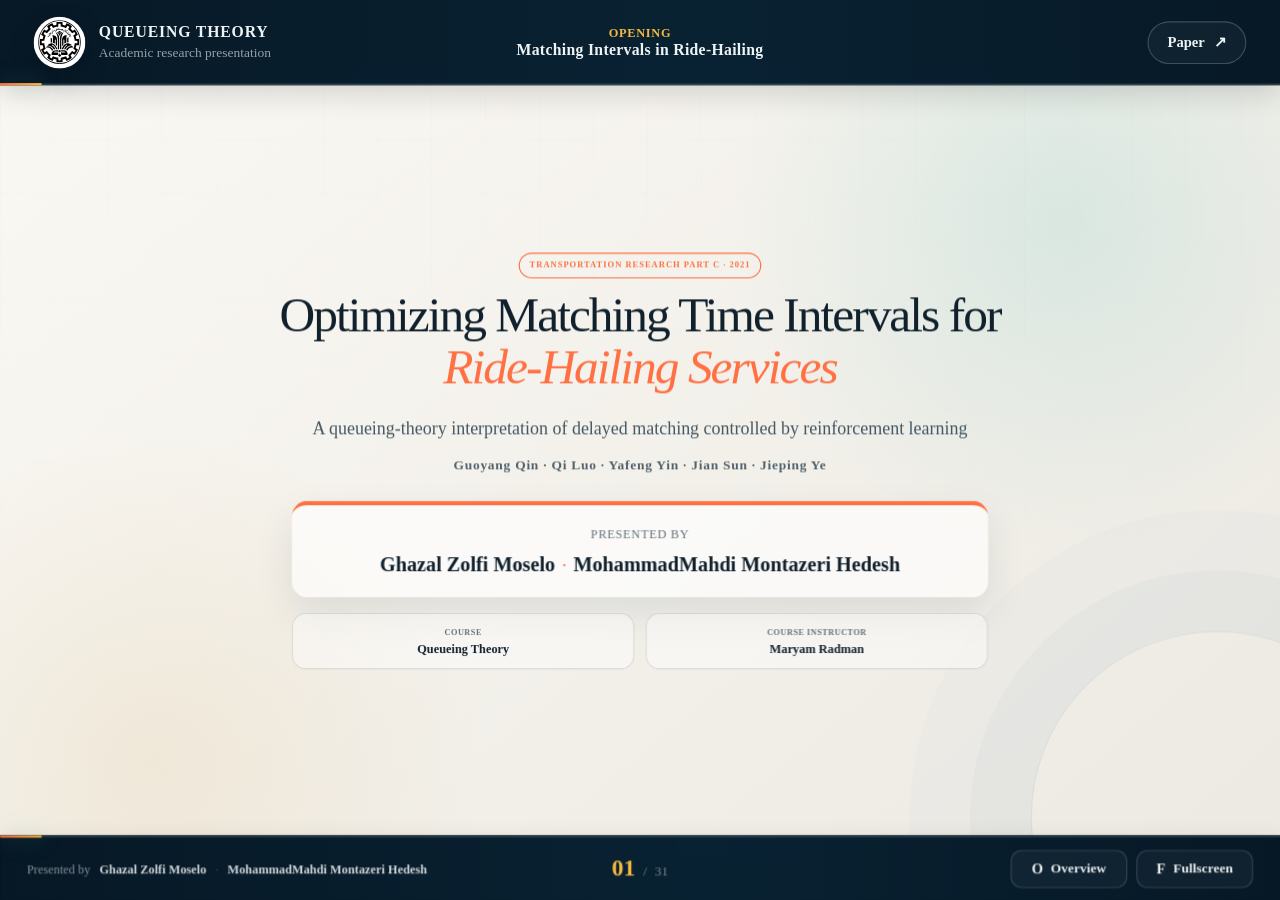
==== index.html @ 7c6fb38f "V1" ====
<!DOCTYPE html>
<html lang="en">
<head>
  <meta charset="utf-8" />
  <meta name="viewport" content="width=device-width, initial-scale=1, viewport-fit=cover" />
  <meta name="theme-color" content="#061522" />
  <meta name="description" content="Queueing Theory presentation based on Optimizing Matching Time Intervals for Ride-Hailing Services Using Reinforcement Learning." />
  <title>Ride-Hailing Matching Intervals | Queueing Theory</title>
  <link rel="icon" href="favicon.svg" type="image/svg+xml" />
  <style>
    :root {
      --presentation-zoom: 1.5;
      --inverse-presentation-zoom: 66.6666666667%;
    }
    @media (max-width: 760px) {
      :root {
        --presentation-zoom: 1;
        --inverse-presentation-zoom: 100%;
      }
    }
    *, *::before, *::after { box-sizing: border-box; }
    html, body {
      width: 100%;
      height: 100%;
      margin: 0;
      overflow: hidden;
      background: #061522;
    }
    .browser-zoom-stage {
      position: fixed;
      inset: 0;
      width: var(--inverse-presentation-zoom);
      height: var(--inverse-presentation-zoom);
      border: 0;
      display: block;
      background: #061522;
      transform: scale(var(--presentation-zoom));
      transform-origin: top left;
    }
    .browser-zoom-stage:fullscreen {
      width: 100% !important;
      height: 100% !important;
      transform: none !important;
    }
  </style>
  <script>
    (() => {
      "use strict";
      const REFERENCE_SCREEN_WIDTH = 1710;
      const REFERENCE_SCREEN_HEIGHT = 1107;
      const REFERENCE_ZOOM = 1.5;
      const MIN_DESKTOP_ZOOM = 1.0;
      const MAX_DESKTOP_ZOOM = 1.65;
      const mobileQuery = window.matchMedia(
        "(max-width: 760px), " +
        "(max-width: 900px) and (max-height: 500px) and (orientation: landscape)"
      );
      const clamp = (value, min, max) => Math.min(max, Math.max(min, value));
      const updatePresentationZoom = () => {
        const root = document.documentElement;
        if (mobileQuery.matches) {
          root.style.setProperty("--presentation-zoom", "1");
          root.style.setProperty("--inverse-presentation-zoom", "100%");
          root.dataset.presentationZoom = "1.000";
          return;
        }
        const screenWidth = Number(window.screen?.width) || window.innerWidth;
        const screenHeight = Number(window.screen?.height) || window.innerHeight;
        const widthRatio = screenWidth / REFERENCE_SCREEN_WIDTH;
        const heightRatio = screenHeight / REFERENCE_SCREEN_HEIGHT;
        const deviceRatio = Math.min(widthRatio, heightRatio);
        const windowWidthRatio = Math.min(1, window.innerWidth / screenWidth);
        const calculatedZoom = REFERENCE_ZOOM * deviceRatio * windowWidthRatio;
        const zoom = clamp(calculatedZoom, MIN_DESKTOP_ZOOM, MAX_DESKTOP_ZOOM);
        const inversePercentage = 100 / zoom;
        root.style.setProperty("--presentation-zoom", zoom.toFixed(4));
        root.style.setProperty("--inverse-presentation-zoom", `${inversePercentage.toFixed(6)}%`);
        root.dataset.presentationZoom = zoom.toFixed(3);
      };
      let resizeTimer = 0;
      const scheduleUpdate = () => {
        window.clearTimeout(resizeTimer);
        resizeTimer = window.setTimeout(updatePresentationZoom, 40);
      };
      updatePresentationZoom();
      window.addEventListener("resize", scheduleUpdate, { passive: true });
      window.addEventListener("orientationchange", scheduleUpdate, { passive: true });
      mobileQuery.addEventListener?.("change", updatePresentationZoom);
      window.visualViewport?.addEventListener("resize", scheduleUpdate, { passive: true });
    })();
  </script>
</head>
<body>
  <iframe id="presentation-frame" class="browser-zoom-stage" src="presentation.html" title="Ride-Hailing Queueing Theory Presentation" allow="fullscreen" allowfullscreen></iframe>
  <script>
    (() => {
      const frame = document.getElementById('presentation-frame');
      const focusPresentation = () => {
        try { frame.contentWindow.focus(); } catch (_) {}
      };
      frame.addEventListener('load', focusPresentation);
      window.addEventListener('load', focusPresentation);
      window.addEventListener('pointerdown', focusPresentation, { passive: true });
      window.addEventListener('keydown', focusPresentation);
    })();
  </script>
</body>
</html>
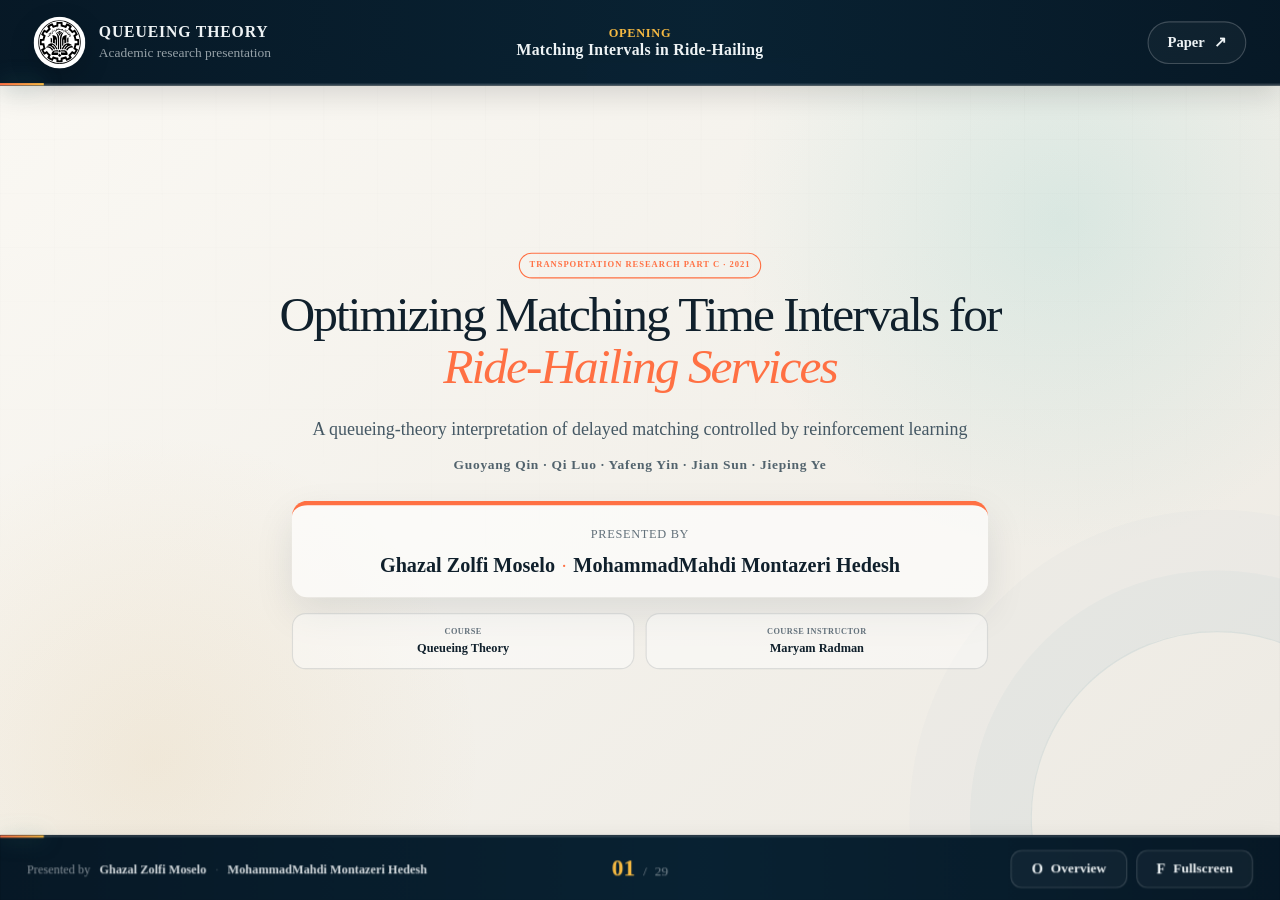
==== commit 255fb41d: "fullscreen" ====
--- a/index.html
+++ b/index.html
@@ -38,9 +38,10 @@
       transform-origin: top left;
     }
     .browser-zoom-stage:fullscreen {
-      width: 100% !important;
-      height: 100% !important;
-      transform: none !important;
+    width: var(--inverse-presentation-zoom) !important;
+    height: var(--inverse-presentation-zoom) !important;
+    transform: scale(var(--presentation-zoom)) !important;
+    transform-origin: top left !important;
     }
   </style>
   <script>
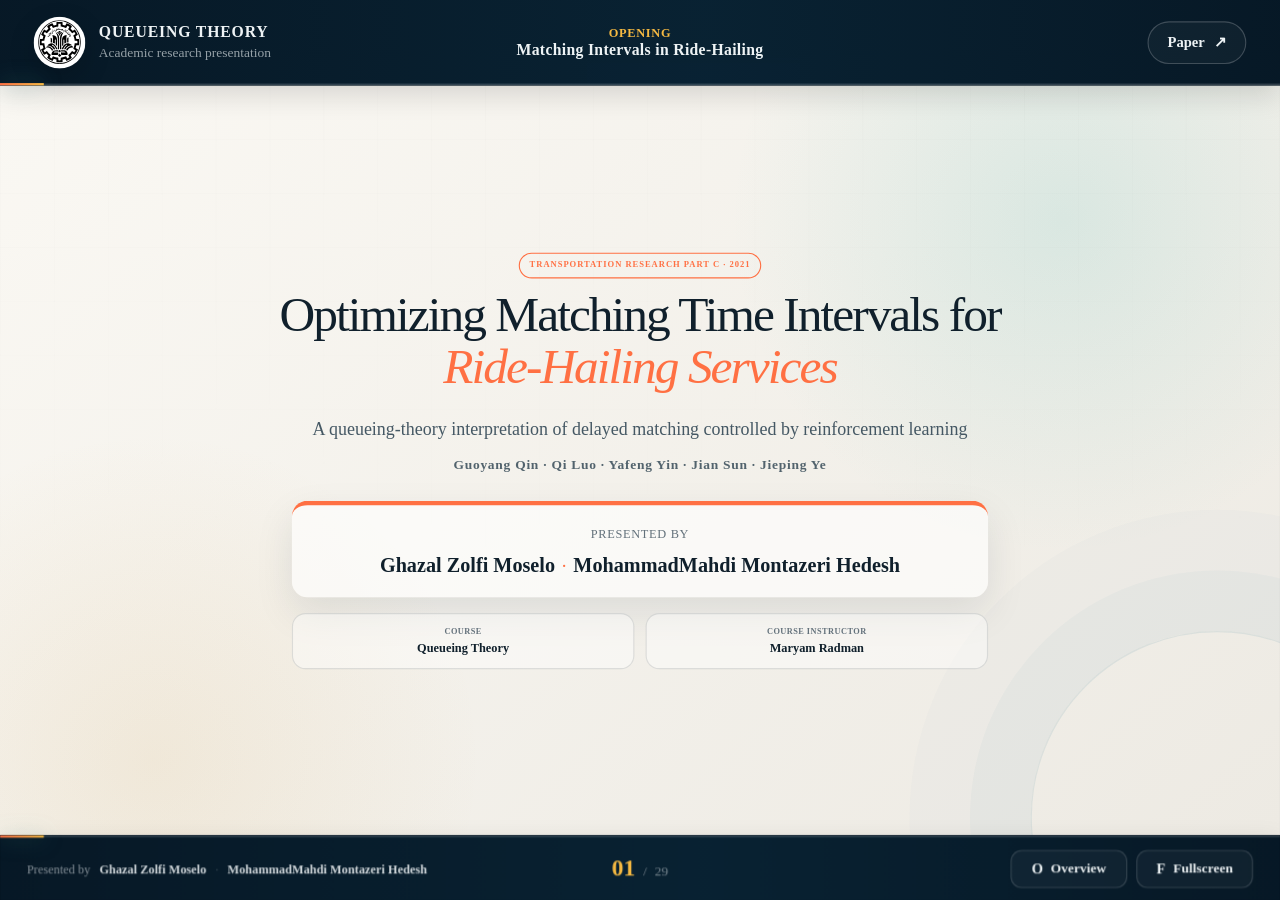
==== commit 404471e0: "fullscreen 2" ====
--- a/index.html
+++ b/index.html
@@ -2,108 +2,284 @@
 <html lang="en">
 <head>
   <meta charset="utf-8" />
-  <meta name="viewport" content="width=device-width, initial-scale=1, viewport-fit=cover" />
+
+  <meta
+    name="viewport"
+    content="width=device-width, initial-scale=1, viewport-fit=cover"
+  />
+
   <meta name="theme-color" content="#061522" />
-  <meta name="description" content="Queueing Theory presentation based on Optimizing Matching Time Intervals for Ride-Hailing Services Using Reinforcement Learning." />
+
+  <meta
+    name="description"
+    content="Queueing Theory presentation based on Optimizing Matching Time Intervals for Ride-Hailing Services Using Reinforcement Learning."
+  />
+
   <title>Ride-Hailing Matching Intervals | Queueing Theory</title>
-  <link rel="icon" href="favicon.svg" type="image/svg+xml" />
+
+  <link
+    rel="icon"
+    href="favicon.svg"
+    type="image/svg+xml"
+  />
+
   <style>
     :root {
       --presentation-zoom: 1.5;
       --inverse-presentation-zoom: 66.6666666667%;
     }
+
+    /*
+      On mobile screens, disable the desktop zoom.
+      presentation.html will use its own responsive mobile layout.
+    */
     @media (max-width: 760px) {
       :root {
         --presentation-zoom: 1;
         --inverse-presentation-zoom: 100%;
       }
     }
-    *, *::before, *::after { box-sizing: border-box; }
-    html, body {
+
+    *,
+    *::before,
+    *::after {
+      box-sizing: border-box;
+    }
+
+    html,
+    body {
       width: 100%;
       height: 100%;
       margin: 0;
       overflow: hidden;
       background: #061522;
     }
+
     .browser-zoom-stage {
       position: fixed;
       inset: 0;
+
       width: var(--inverse-presentation-zoom);
       height: var(--inverse-presentation-zoom);
+
+      display: block;
       border: 0;
-      display: block;
       background: #061522;
+
       transform: scale(var(--presentation-zoom));
       transform-origin: top left;
     }
-    .browser-zoom-stage:fullscreen {
-    width: var(--inverse-presentation-zoom) !important;
-    height: var(--inverse-presentation-zoom) !important;
-    transform: scale(var(--presentation-zoom)) !important;
-    transform-origin: top left !important;
-    }
   </style>
+
+  <!-- ADAPTIVE_DESKTOP_ZOOM_START -->
   <script>
     (() => {
       "use strict";
+
+      /*
+        Reference screen:
+        MacBook Air 15-inch at its common effective desktop size.
+
+        On this screen, the desired presentation zoom is 150%.
+      */
       const REFERENCE_SCREEN_WIDTH = 1710;
       const REFERENCE_SCREEN_HEIGHT = 1107;
       const REFERENCE_ZOOM = 1.5;
+
+      /*
+        Safety limits:
+        - Never reduce desktop zoom below 100%.
+        - Never increase desktop zoom above 165%.
+      */
       const MIN_DESKTOP_ZOOM = 1.0;
       const MAX_DESKTOP_ZOOM = 1.65;
+
       const mobileQuery = window.matchMedia(
         "(max-width: 760px), " +
-        "(max-width: 900px) and (max-height: 500px) and (orientation: landscape)"
-      );
-      const clamp = (value, min, max) => Math.min(max, Math.max(min, value));
+        "(max-width: 900px) and " +
+        "(max-height: 500px) and " +
+        "(orientation: landscape)"
+      );
+
+      const clamp = (value, min, max) => {
+        return Math.min(max, Math.max(min, value));
+      };
+
       const updatePresentationZoom = () => {
         const root = document.documentElement;
+
+        /*
+          Mobile devices use their native 1:1 viewport.
+        */
         if (mobileQuery.matches) {
-          root.style.setProperty("--presentation-zoom", "1");
-          root.style.setProperty("--inverse-presentation-zoom", "100%");
+          root.style.setProperty(
+            "--presentation-zoom",
+            "1"
+          );
+
+          root.style.setProperty(
+            "--inverse-presentation-zoom",
+            "100%"
+          );
+
           root.dataset.presentationZoom = "1.000";
           return;
         }
-        const screenWidth = Number(window.screen?.width) || window.innerWidth;
-        const screenHeight = Number(window.screen?.height) || window.innerHeight;
-        const widthRatio = screenWidth / REFERENCE_SCREEN_WIDTH;
-        const heightRatio = screenHeight / REFERENCE_SCREEN_HEIGHT;
-        const deviceRatio = Math.min(widthRatio, heightRatio);
-        const windowWidthRatio = Math.min(1, window.innerWidth / screenWidth);
-        const calculatedZoom = REFERENCE_ZOOM * deviceRatio * windowWidthRatio;
-        const zoom = clamp(calculatedZoom, MIN_DESKTOP_ZOOM, MAX_DESKTOP_ZOOM);
+
+        /*
+          Effective screen dimensions in CSS pixels.
+        */
+        const screenWidth =
+          Number(window.screen?.width) ||
+          window.innerWidth;
+
+        const screenHeight =
+          Number(window.screen?.height) ||
+          window.innerHeight;
+
+        const widthRatio =
+          screenWidth / REFERENCE_SCREEN_WIDTH;
+
+        const heightRatio =
+          screenHeight / REFERENCE_SCREEN_HEIGHT;
+
+        /*
+          Use the smaller ratio to prevent content overflow.
+        */
+        const deviceRatio = Math.min(
+          widthRatio,
+          heightRatio
+        );
+
+        /*
+          Reduce zoom when the browser window is not maximized.
+        */
+        const windowWidthRatio = Math.min(
+          1,
+          window.innerWidth / screenWidth
+        );
+
+        const calculatedZoom =
+          REFERENCE_ZOOM *
+          deviceRatio *
+          windowWidthRatio;
+
+        const zoom = clamp(
+          calculatedZoom,
+          MIN_DESKTOP_ZOOM,
+          MAX_DESKTOP_ZOOM
+        );
+
         const inversePercentage = 100 / zoom;
-        root.style.setProperty("--presentation-zoom", zoom.toFixed(4));
-        root.style.setProperty("--inverse-presentation-zoom", `${inversePercentage.toFixed(6)}%`);
-        root.dataset.presentationZoom = zoom.toFixed(3);
-      };
+
+        root.style.setProperty(
+          "--presentation-zoom",
+          zoom.toFixed(4)
+        );
+
+        root.style.setProperty(
+          "--inverse-presentation-zoom",
+          `${inversePercentage.toFixed(6)}%`
+        );
+
+        /*
+          Useful for checking the calculated zoom
+          in browser developer tools.
+        */
+        root.dataset.presentationZoom =
+          zoom.toFixed(3);
+      };
+
       let resizeTimer = 0;
+
       const scheduleUpdate = () => {
         window.clearTimeout(resizeTimer);
-        resizeTimer = window.setTimeout(updatePresentationZoom, 40);
-      };
+
+        resizeTimer = window.setTimeout(
+          updatePresentationZoom,
+          40
+        );
+      };
+
       updatePresentationZoom();
-      window.addEventListener("resize", scheduleUpdate, { passive: true });
-      window.addEventListener("orientationchange", scheduleUpdate, { passive: true });
-      mobileQuery.addEventListener?.("change", updatePresentationZoom);
-      window.visualViewport?.addEventListener("resize", scheduleUpdate, { passive: true });
+
+      window.addEventListener(
+        "resize",
+        scheduleUpdate,
+        { passive: true }
+      );
+
+      window.addEventListener(
+        "orientationchange",
+        scheduleUpdate,
+        { passive: true }
+      );
+
+      mobileQuery.addEventListener?.(
+        "change",
+        updatePresentationZoom
+      );
+
+      window.visualViewport?.addEventListener(
+        "resize",
+        scheduleUpdate,
+        { passive: true }
+      );
     })();
   </script>
+  <!-- ADAPTIVE_DESKTOP_ZOOM_END -->
 </head>
+
 <body>
-  <iframe id="presentation-frame" class="browser-zoom-stage" src="presentation.html" title="Ride-Hailing Queueing Theory Presentation" allow="fullscreen" allowfullscreen></iframe>
+  <iframe
+    id="presentation-frame"
+    class="browser-zoom-stage"
+    src="presentation.html"
+    title="Ride-Hailing Queueing Theory Presentation"
+    allow="fullscreen"
+    allowfullscreen
+  ></iframe>
+
   <script>
     (() => {
-      const frame = document.getElementById('presentation-frame');
+      "use strict";
+
+      const frame = document.getElementById(
+        "presentation-frame"
+      );
+
       const focusPresentation = () => {
-        try { frame.contentWindow.focus(); } catch (_) {}
-      };
-      frame.addEventListener('load', focusPresentation);
-      window.addEventListener('load', focusPresentation);
-      window.addEventListener('pointerdown', focusPresentation, { passive: true });
-      window.addEventListener('keydown', focusPresentation);
+        try {
+          frame.contentWindow.focus();
+        } catch (_) {
+          /*
+            The presentation remains usable even if
+            the browser prevents iframe focus.
+          */
+        }
+      };
+
+      frame.addEventListener(
+        "load",
+        focusPresentation
+      );
+
+      window.addEventListener(
+        "load",
+        focusPresentation
+      );
+
+      window.addEventListener(
+        "pointerdown",
+        focusPresentation,
+        { passive: true }
+      );
+
+      window.addEventListener(
+        "keydown",
+        focusPresentation
+      );
     })();
   </script>
 </body>
-</html>
+</html>
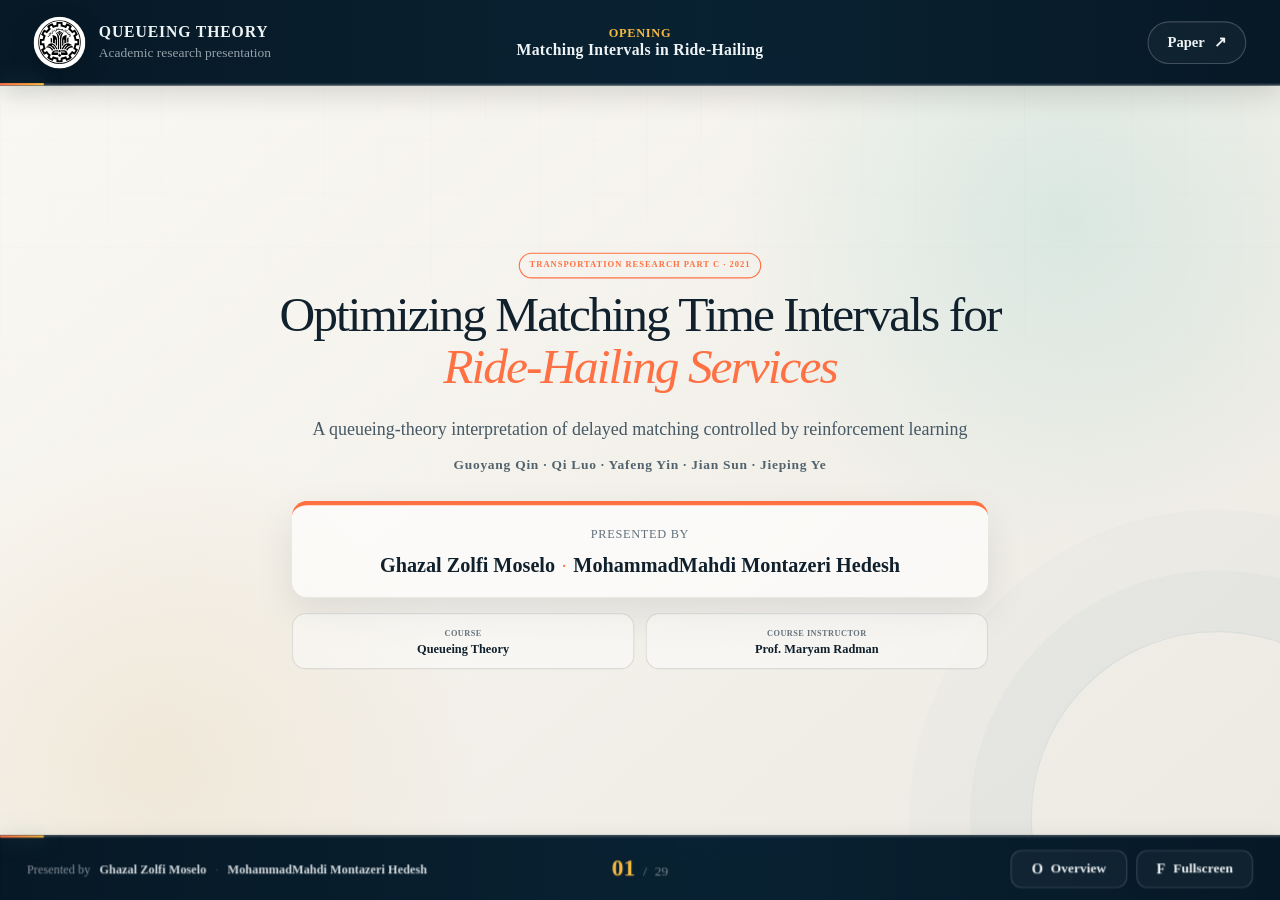
==== commit c4a5822b: "v4" ====
--- a/index.html
+++ b/index.html
@@ -19,7 +19,7 @@
 
   <link
     rel="icon"
-    href="favicon.svg"
+    href="favicon.svg?v=ideal-v1"
     type="image/svg+xml"
   />
 
@@ -228,13 +228,19 @@
     })();
   </script>
   <!-- ADAPTIVE_DESKTOP_ZOOM_END -->
+<!-- IDEAL_VIEWER_STYLES_START -->
+<link href="mobile-viewer.css?v=ideal-v1" rel="stylesheet"/>
+<!-- IDEAL_VIEWER_STYLES_END -->
 </head>
 
 <body>
+<!-- IDEAL_INDEX_NOSCRIPT_START -->
+<noscript><div style="position:fixed;inset:0;z-index:999999;display:grid;place-items:center;padding:24px;color:white;background:#061522;font:700 18px/1.7 Times New Roman,serif;text-align:center">JavaScript is required to run this presentation.</div></noscript>
+<!-- IDEAL_INDEX_NOSCRIPT_END -->
   <iframe
     id="presentation-frame"
     class="browser-zoom-stage"
-    src="presentation.html"
+    src="presentation.html?v=ideal-v1"
     title="Ride-Hailing Queueing Theory Presentation"
     allow="fullscreen"
     allowfullscreen
--- a/mobile-viewer.css
+++ b/mobile-viewer.css
@@ -0,0 +1,65 @@
+
+/*
+  Viewer hardening for mobile browsers
+  and short landscape screens.
+*/
+
+html,
+body {
+  width: 100%;
+  height: 100%;
+  margin: 0;
+  overflow: hidden;
+  overscroll-behavior: none;
+  background: #061522;
+}
+
+.browser-zoom-stage {
+  border: 0;
+  background: #061522;
+}
+
+@supports (height: 100dvh) {
+  html,
+  body {
+    min-height: 100dvh;
+  }
+}
+
+@media
+  (max-width: 760px),
+  (max-width: 900px)
+  and (max-height: 500px)
+  and (orientation: landscape) {
+
+  :root {
+    --presentation-zoom:
+      1 !important;
+
+    --inverse-presentation-zoom:
+      100% !important;
+  }
+
+  html,
+  body {
+    width: 100% !important;
+    height: 100dvh !important;
+    min-height: 100dvh !important;
+    overflow: hidden !important;
+    overscroll-behavior:
+      none !important;
+    touch-action: manipulation;
+  }
+
+  .browser-zoom-stage {
+    position: fixed !important;
+    inset: 0 !important;
+    width: 100% !important;
+    height: 100dvh !important;
+    min-height:
+      100dvh !important;
+    transform: none !important;
+    transform-origin:
+      top left !important;
+  }
+}
